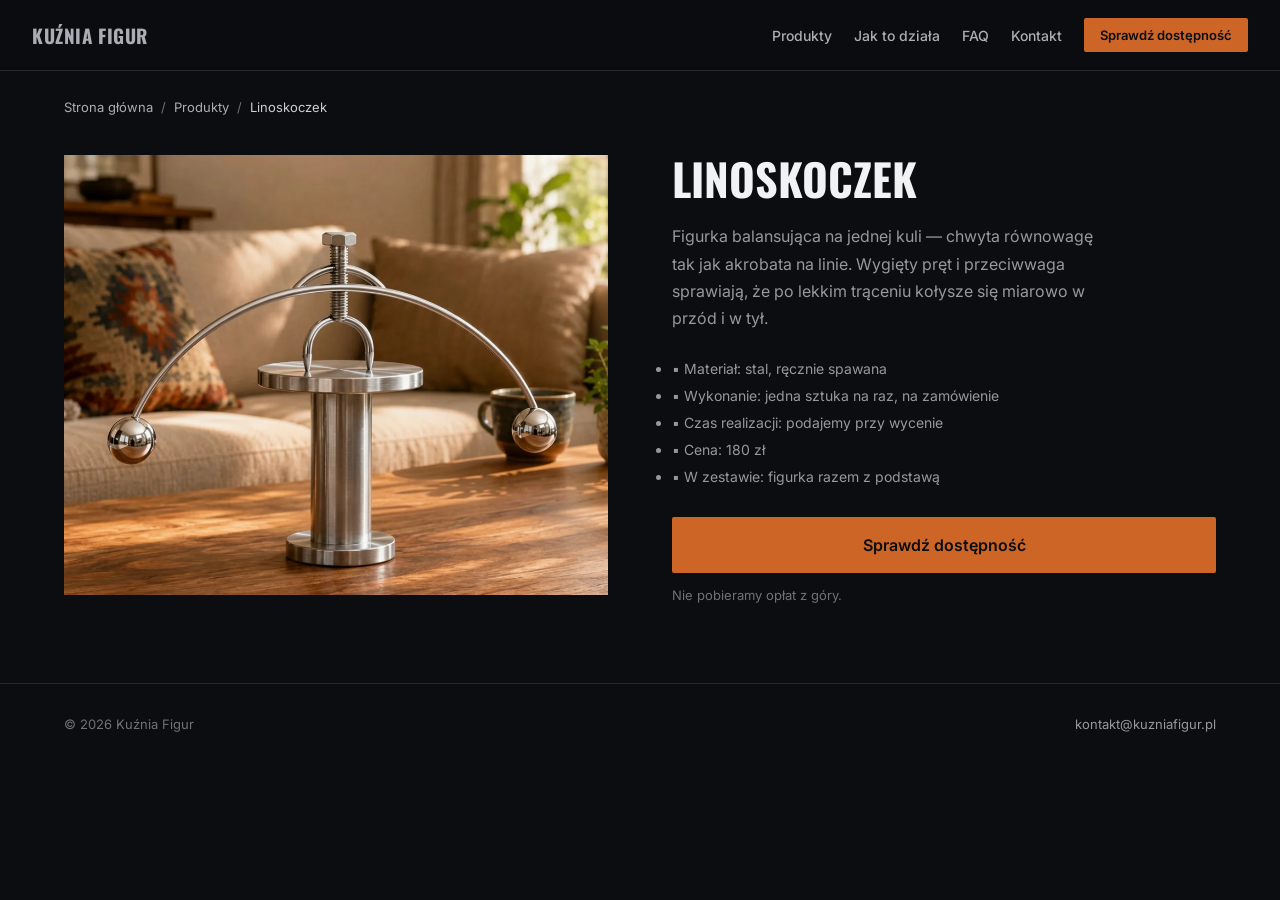
==== linoskoczek.html @ e6b2199d "Rewrite as static HTML for GitHub Pages fake-door test Replaces the .dc.html/support.js runtime (cli" ====
<!DOCTYPE html>
<html lang="pl">
<head>
<meta charset="utf-8">
<meta name="viewport" content="width=device-width, initial-scale=1">
<title>Linoskoczek — figurka kinetyczna | Kuźnia Figur</title>
<meta name="description" content="Linoskoczek — ręcznie spawana figurka kinetyczna balansująca na jednej kuli. Stal, na zamówienie, 180 zł. Sprawdź dostępność bez opłat z góry.">
<link rel="canonical" href="https://kuznia-figur.example/linoskoczek.html">

<meta property="og:type" content="product">
<meta property="og:locale" content="pl_PL">
<meta property="og:title" content="Linoskoczek — figurka kinetyczna | Kuźnia Figur">
<meta property="og:description" content="Ręcznie spawana figurka kinetyczna balansująca na jednej kuli. Stal, na zamówienie, 180 zł.">
<meta property="og:image" content="https://kuznia-figur.example/images/linoskoczek-detail.webp">
<meta property="og:url" content="https://kuznia-figur.example/linoskoczek.html">
<meta name="twitter:card" content="summary_large_image">

<meta name="theme-color" content="#28241f">
<link rel="icon" type="image/svg+xml" href="favicon.svg">

<link rel="preconnect" href="https://fonts.googleapis.com">
<link rel="preconnect" href="https://fonts.gstatic.com" crossorigin>
<link href="https://fonts.googleapis.com/css2?family=Oswald:wght@400;500;600;700&family=Inter:wght@400;500;600;700&display=swap" rel="stylesheet">
<link rel="stylesheet" href="styles.css">

<script>
  window.dataLayer = window.dataLayer || [];
  function gtag(){ dataLayer.push(arguments); }
  gtag('js', new Date());
  gtag('config', 'G-XXXXXXXXXX');
</script>
<script async src="https://www.googletagmanager.com/gtag/js?id=G-XXXXXXXXXX"></script>

<script type="application/ld+json">
{
  "@context": "https://schema.org",
  "@type": "Product",
  "name": "Linoskoczek",
  "image": "https://kuznia-figur.example/images/linoskoczek-detail.webp",
  "description": "Figurka balansująca na jednej kuli — chwyta równowagę tak jak akrobata na linie. Ręcznie spawana ze stali.",
  "brand": { "@type": "Brand", "name": "Kuźnia Figur" },
  "offers": {
    "@type": "Offer",
    "priceCurrency": "PLN",
    "price": "180",
    "availability": "https://schema.org/PreOrder",
    "url": "https://kuznia-figur.example/linoskoczek.html"
  }
}
</script>
<script type="application/ld+json">
{
  "@context": "https://schema.org",
  "@type": "BreadcrumbList",
  "itemListElement": [
    { "@type": "ListItem", "position": 1, "name": "Strona główna", "item": "https://kuznia-figur.example/" },
    { "@type": "ListItem", "position": 2, "name": "Produkty", "item": "https://kuznia-figur.example/#produkty" },
    { "@type": "ListItem", "position": 3, "name": "Linoskoczek", "item": "https://kuznia-figur.example/linoskoczek.html" }
  ]
}
</script>
</head>
<body>
<a class="skip-link" href="#main">Przejdź do treści</a>

<header class="nav">
  <a href="index.html" class="nav-brand">Kuźnia&nbsp;Figur</a>
  <nav class="nav-links" aria-label="Główna nawigacja">
    <a href="index.html#produkty">Produkty</a>
    <a href="index.html#jak-to-dziala">Jak to działa</a>
    <a href="index.html#faq">FAQ</a>
    <a href="index.html#kontakt">Kontakt</a>
    <a href="#" class="btn btn-nav" data-cta="nav" data-open-modal="availability-modal">Sprawdź dostępność</a>
  </nav>
</header>

<main id="main">
  <div class="container">
    <nav class="breadcrumb" aria-label="Okruszki nawigacyjne">
      <a href="index.html">Strona główna</a>
      <span>/</span>
      <a href="index.html#produkty">Produkty</a>
      <span>/</span>
      <span class="current">Linoskoczek</span>
    </nav>

    <section class="product-detail">
      <div class="product-media">
        <img src="images/linoskoczek-detail.webp" width="1024" height="848" alt="Figurka kinetyczna Linoskoczek balansująca na jednej kuli" fetchpriority="high">
      </div>
      <div>
        <h1 class="product-title">Linoskoczek</h1>
        <p class="product-desc">Figurka balansująca na jednej kuli — chwyta równowagę tak jak akrobata na linie. Wygięty pręt i przeciwwaga sprawiają, że po lekkim trąceniu kołysze się miarowo w przód i w tył.</p>
        <ul class="product-specs">
          <li>▪ Materiał: stal, ręcznie spawana</li>
          <li>▪ Wykonanie: jedna sztuka na raz, na zamówienie</li>
          <li>▪ Czas realizacji: podajemy przy wycenie</li>
          <li>▪ Cena: 180 zł</li>
          <li>▪ W zestawie: figurka razem z podstawą</li>
        </ul>
        <button class="btn btn-lg btn-block" style="margin-top:32px;" data-cta="product" data-open-modal="availability-modal">Sprawdź dostępność</button>
        <p class="form-note">Nie pobieramy opłat z góry.</p>
      </div>
    </section>
  </div>
</main>

<footer id="kontakt" class="site-footer">
  <small>© 2026 Kuźnia Figur</small>
  <div class="footer-links">
    <a href="mailto:kontakt@kuzniafigur.pl">kontakt@kuzniafigur.pl</a>
  </div>
</footer>

<div class="modal-overlay" id="availability-modal" hidden>
  <div class="modal" role="dialog" aria-modal="true" aria-labelledby="modal-title">
    <button class="modal-close" data-close-modal aria-label="Zamknij">×</button>
    <h2 id="modal-title">Sprawdź dostępność</h2>
    <p class="modal-intro">Zostaw maila — sprawdzimy dostępność tej figurki i odpiszemy z ustalonym terminem realizacji. Nie pobieramy opłat z góry.</p>
    <form class="lead-form" data-figure="Linoskoczek">
      <label class="visually-hidden" for="modal-email">Adres e-mail</label>
      <input type="email" id="modal-email" name="email" required placeholder="twój@email.pl" autocomplete="email">
      <input type="text" name="company" class="hp-field" tabindex="-1" autocomplete="off" aria-hidden="true">
      <button type="submit" class="btn">Sprawdź dostępność</button>
    </form>
    <p class="form-success" hidden>Dzięki! Sprawdzimy dostępność i odezwiemy się mailem z terminem realizacji.</p>
  </div>
</div>

<script src="script.js"></script>
</body>
</html>
---- styles.css ----
/* Kuźnia Figur — shared styles */

:root {
  --bg: oklch(0.16 0.006 260);
  --bg-raised: oklch(0.2 0.006 260);
  --bg-input: oklch(0.16 0.006 260);
  --border: oklch(0.28 0.01 260);
  --border-input: oklch(0.32 0.01 260);
  --text: oklch(0.92 0.005 260);
  --text-bright: oklch(0.96 0.004 260);
  --text-dim: oklch(0.68 0.01 260);
  --text-dimmer: oklch(0.55 0.01 260);
  --text-faint: oklch(0.42 0.01 260);
  --accent: oklch(0.62 0.15 48);
  --accent-hover: oklch(0.68 0.15 48);
  --accent-wash: oklch(0.62 0.15 48 / 0.1);
  --accent-border: oklch(0.62 0.15 48 / 0.4);
  --font-display: "Oswald", sans-serif;
  --font-body: "Inter", sans-serif;
  --container: 1312px;
}

* { margin: 0; padding: 0; box-sizing: border-box; }

html { background: var(--bg); }

body {
  background: var(--bg);
  font-family: var(--font-body);
  color: var(--text);
  position: relative;
}

a { text-decoration: none; color: inherit; }
a:link, a:visited { color: oklch(0.75 0.01 260); }
a:hover { color: oklch(0.95 0.005 260); }
input::placeholder { color: oklch(0.5 0.01 260); }
img { display: block; max-width: 100%; }
button { font-family: inherit; }

.visually-hidden {
  position: absolute;
  width: 1px; height: 1px;
  overflow: hidden;
  clip: rect(0 0 0 0);
  white-space: nowrap;
}

.skip-link {
  position: absolute;
  left: 8px;
  top: -48px;
  background: var(--accent);
  color: var(--bg);
  font-weight: 600;
  font-size: 14px;
  padding: 10px 16px;
  border-radius: 2px;
  z-index: 1000;
  transition: top 0.15s ease;
}
.skip-link:focus { top: 8px; }

.container {
  max-width: var(--container);
  margin: 0 auto;
  padding-left: 64px;
  padding-right: 64px;
}

.eyebrow {
  color: var(--accent);
  font-weight: 600;
  font-size: 14px;
  letter-spacing: 0.14em;
  text-transform: uppercase;
}

.section-title {
  font-family: var(--font-display);
  font-weight: 600;
  font-size: 30px;
  color: var(--text-bright);
  text-transform: uppercase;
}

.section-subtitle {
  color: var(--text-dimmer);
  font-size: 15px;
  margin-top: 8px;
}

/* nav */

.nav {
  position: sticky;
  top: 0;
  z-index: 50;
  display: flex;
  align-items: center;
  justify-content: space-between;
  gap: 24px;
  padding: 18px 32px;
  border-bottom: 1px solid var(--border);
  background: oklch(0.16 0.006 260 / 0.92);
  backdrop-filter: blur(8px);
  overflow-x: auto;
}

.nav-brand {
  display: flex;
  align-items: center;
  flex-shrink: 0;
  white-space: nowrap;
  font-family: var(--font-display);
  font-weight: 700;
  font-size: 19px;
  letter-spacing: 0.03em;
  color: var(--text-bright);
  text-transform: uppercase;
}

.nav-links {
  display: flex;
  gap: 22px;
  align-items: center;
  flex-shrink: 0;
}

.nav-links a:not(.btn) {
  font-size: 14px;
  font-weight: 500;
  white-space: nowrap;
}

.breadcrumb {
  display: flex;
  gap: 8px;
  font-size: 13px;
  color: var(--text-dimmer);
  padding: 28px 0 0;
}
.breadcrumb .current { color: oklch(0.85 0.005 260); }

/* buttons */

.btn {
  display: inline-block;
  background: var(--accent);
  color: var(--bg) !important;
  font-weight: 600;
  border: none;
  border-radius: 2px;
  cursor: pointer;
  white-space: nowrap;
  text-align: center;
}
.btn:hover { background: var(--accent-hover); }

.btn-nav { font-size: 13px; padding: 9px 16px; }
.btn-lg { font-size: 16px; padding: 16px 34px; }
.btn-block { width: 100%; display: block; padding: 18px 28px; }

/* hero */

.hero {
  display: grid;
  grid-template-columns: 1.05fr 0.95fr;
  gap: 60px;
  align-items: start;
  padding: 90px 0 100px;
}

.hero h1 {
  font-family: var(--font-display);
  font-weight: 700;
  font-size: 60px;
  line-height: 1.08;
  color: var(--text-bright);
  text-transform: uppercase;
  margin-bottom: 24px;
}

.hero p {
  font-size: 17px;
  line-height: 1.65;
  color: var(--text-dim);
  max-width: 440px;
}

.hero-media, .about-media {
  width: 100%;
  aspect-ratio: 454 / 561;
  max-height: 480px;
  background: oklch(0.5 0 0);
  overflow: hidden;
}

.hero-media img, .about-media img {
  width: 100%;
  height: 100%;
  object-fit: cover;
}

/* product grid */

.products {
  padding: 0 0 100px;
  scroll-margin-top: 90px;
}

.product-grid {
  display: grid;
  grid-template-columns: repeat(3, 1fr);
  gap: 24px;
  margin-top: 36px;
}

.product-card {
  background: var(--bg-raised);
  border: 1px solid var(--border);
  display: block;
  position: relative;
}

.product-card .thumb {
  aspect-ratio: 1 / 1;
  background: oklch(0.5 0 0);
  overflow: hidden;
}
.product-card .thumb img {
  width: 100%;
  height: 100%;
  object-fit: cover;
}

.product-card.coming-soon .thumb {
  background: oklch(0.23 0.006 260);
  display: flex;
  align-items: center;
  justify-content: center;
}

.product-card-body { padding: 18px; }
.product-card-name { color: var(--text); font-weight: 600; font-size: 16px; }
.product-card-cta { color: var(--accent); font-size: 14px; margin-top: 6px; font-weight: 600; }
.product-card-status { color: var(--text-dimmer); font-size: 14px; margin-top: 6px; font-weight: 600; }

.badge {
  position: absolute;
  top: 14px;
  left: 14px;
  background: var(--bg);
  color: var(--accent);
  font-size: 12px;
  font-weight: 600;
  letter-spacing: 0.04em;
  text-transform: uppercase;
  padding: 5px 10px;
  border: 1px solid var(--accent-border);
  z-index: 2;
}

.placeholder-text {
  color: var(--text-faint);
  font-size: 13px;
  font-weight: 500;
  letter-spacing: 0.03em;
}

/* about */

.about {
  padding: 0 0 100px;
  scroll-margin-top: 90px;
}
.about-grid {
  display: grid;
  grid-template-columns: 0.9fr 1.1fr;
  gap: 60px;
  align-items: center;
}
.about p {
  color: var(--text-dim);
  font-size: 16px;
  line-height: 1.7;
  margin-top: 18px;
  max-width: 520px;
}

/* steps */

.steps {
  padding: 0 0 100px;
  scroll-margin-top: 90px;
}
.steps .section-title { margin-bottom: 40px; }
.step-grid {
  display: grid;
  grid-template-columns: repeat(3, 1fr);
  gap: 32px;
}
.step {
  border-top: 2px solid var(--accent);
  padding-top: 20px;
}
.step-number {
  font-family: var(--font-display);
  font-weight: 700;
  font-size: 34px;
  color: var(--accent);
}
.step h3 {
  color: var(--text);
  font-weight: 600;
  font-size: 17px;
  margin-top: 8px;
}
.step p {
  color: var(--text-dim);
  font-size: 15px;
  line-height: 1.6;
  margin-top: 8px;
}

/* faq */

.faq {
  padding: 0 0 110px;
  scroll-margin-top: 90px;
}
.faq .section-title { margin-bottom: 32px; }
.faq-list {
  display: flex;
  flex-direction: column;
  gap: 24px;
}
.faq-item {
  border-bottom: 1px solid var(--border);
  padding-bottom: 24px;
}
.faq-item.highlight {
  border: 1px solid var(--accent-border);
  border-bottom: 1px solid var(--accent-border);
  background: var(--accent-wash);
  padding: 20px;
}
.faq-item h3 {
  color: var(--text);
  font-weight: 600;
  font-size: 17px;
}
.faq-item.highlight h3 { color: var(--text-bright); }
.faq-item p {
  color: var(--text-dim);
  font-size: 15px;
  line-height: 1.6;
  margin-top: 8px;
}
.faq-item.highlight p { color: oklch(0.75 0.01 260); }

/* availability / lead form */

.availability {
  margin-bottom: 100px;
  scroll-margin-top: 90px;
}
.availability-panel {
  background: var(--bg-raised);
  border: 1px solid var(--accent-border);
  padding: 56px 64px;
  display: grid;
  grid-template-columns: 1fr 1fr;
  gap: 48px;
  align-items: center;
}
.availability h2 {
  font-family: var(--font-display);
  font-weight: 600;
  font-size: 28px;
  color: var(--text-bright);
  text-transform: uppercase;
}
.availability-panel > div:first-child p {
  color: var(--text-dim);
  font-size: 15px;
  margin-top: 10px;
  line-height: 1.6;
}

.field, .lead-form {
  display: flex;
  flex-direction: column;
  gap: 12px;
}
.lead-form[hidden] { display: none; }
.field-row { display: flex; gap: 12px; flex-wrap: wrap; }
.field-row input { flex: 1; min-width: 200px; }

input[type="email"], input[type="text"], select {
  background: var(--bg-input);
  border: 1px solid var(--border-input);
  color: var(--text);
  font-size: 15px;
  padding: 14px 16px;
  border-radius: 2px;
  outline: none;
  font-family: inherit;
}
input[type="email"]:focus, select:focus {
  border-color: var(--accent);
}

.form-note {
  color: var(--text-dimmer);
  font-size: 13px;
  margin-top: 14px;
}

.form-success {
  font-size: 15px;
  line-height: 1.6;
  color: oklch(0.75 0.01 260);
}

.hp-field { position: absolute; left: -9999px; width: 1px; height: 1px; }

/* product detail */

.product-detail {
  display: grid;
  grid-template-columns: 1fr 1fr;
  gap: 64px;
  align-items: start;
  padding: 40px 0 80px;
}
.product-media-row {
  display: flex;
  gap: 16px;
  align-items: flex-start;
}
.product-media {
  height: 440px;
  flex: 1;
  min-width: 0;
  background: oklch(0.5 0 0);
  overflow: hidden;
}
.product-media img {
  width: 100%;
  height: 100%;
  object-fit: cover;
}
.product-title {
  font-family: var(--font-display);
  font-weight: 700;
  font-size: 44px;
  line-height: 1.1;
  color: var(--text-bright);
  text-transform: uppercase;
}
.product-desc {
  font-size: 16px;
  line-height: 1.7;
  color: var(--text-dim);
  margin-top: 20px;
  max-width: 440px;
}
.product-specs {
  display: flex;
  flex-direction: column;
  gap: 10px;
  margin-top: 28px;
  font-size: 14px;
  color: var(--text-dim);
}

/* modal */

.modal-overlay {
  position: fixed;
  inset: 0;
  background: rgba(10, 9, 8, 0.7);
  display: flex;
  align-items: center;
  justify-content: center;
  z-index: 200;
  padding: 24px;
}
.modal-overlay[hidden] { display: none; }
.modal {
  background: var(--bg-raised);
  border: 1px solid var(--accent-border);
  max-width: 460px;
  width: 100%;
  padding: 40px;
  position: relative;
}
.modal-close {
  position: absolute;
  top: 16px;
  right: 16px;
  background: none;
  border: none;
  color: oklch(0.6 0.01 260);
  font-size: 22px;
  cursor: pointer;
  line-height: 1;
}
.modal-close:hover { color: oklch(0.9 0.005 260); }
.modal h2 {
  font-family: var(--font-display);
  font-weight: 600;
  font-size: 24px;
  color: var(--text-bright);
  text-transform: uppercase;
  margin-bottom: 16px;
  max-width: 360px;
}
.modal-intro {
  font-size: 15px;
  line-height: 1.6;
  color: var(--text-dim);
  margin-bottom: 22px;
}

/* footer */

.site-footer {
  border-top: 1px solid var(--border);
  padding: 32px 64px;
  display: flex;
  justify-content: space-between;
  align-items: center;
  max-width: 1440px;
  margin: 0 auto;
  scroll-margin-top: 90px;
  flex-wrap: wrap;
  gap: 16px;
}
.site-footer small { color: var(--text-dimmer); font-size: 13px; }
.footer-links { display: flex; gap: 28px; }
.footer-links a { font-size: 13px; color: var(--text-dim); }

/* related products */

.related {
  padding: 60px 0 100px;
  border-top: 1px solid var(--border);
  margin-top: 0;
}
.related .section-title { font-size: 26px; margin-bottom: 32px; }
.related-grid {
  display: grid;
  grid-template-columns: repeat(3, minmax(0, 1fr));
  gap: 24px;
}

/* responsive */

@media (max-width: 900px) {
  .container { padding-left: 24px; padding-right: 24px; }
  .nav { padding: 16px 24px; }
  .hero { grid-template-columns: 1fr; padding: 48px 0 56px; gap: 32px; }
  .hero h1 { font-size: 40px; }
  .product-grid { grid-template-columns: 1fr; }
  .about-grid { grid-template-columns: 1fr; }
  .step-grid { grid-template-columns: 1fr; gap: 28px; }
  .availability-panel { grid-template-columns: 1fr; padding: 32px 28px; }
  .product-detail { grid-template-columns: 1fr; padding: 24px 0 48px; gap: 32px; }
  .product-media { height: 320px; }
  .product-title { font-size: 32px; }
  .related-grid { grid-template-columns: 1fr; }
  .site-footer { padding: 24px; justify-content: center; text-align: center; }
}
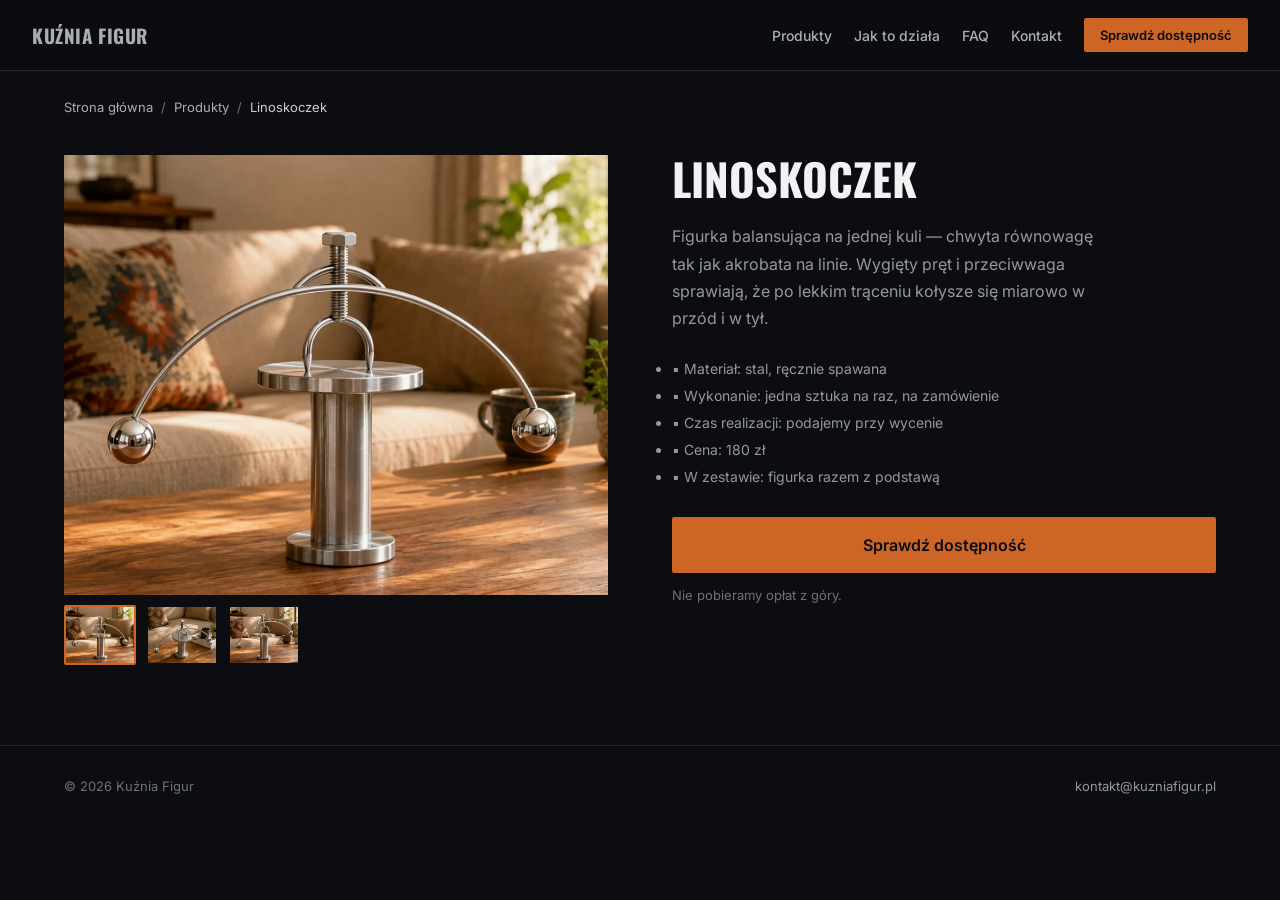
==== commit f9304c7b: "Add product photo gallery to Linoskoczek page Converted the two new PNGs you added into compressed w" ====
--- a/linoskoczek.html
+++ b/linoskoczek.html
@@ -1,132 +1,246 @@
-<!DOCTYPE html>
+<!doctype html>
 <html lang="pl">
-<head>
-<meta charset="utf-8">
-<meta name="viewport" content="width=device-width, initial-scale=1">
-<title>Linoskoczek — figurka kinetyczna | Kuźnia Figur</title>
-<meta name="description" content="Linoskoczek — ręcznie spawana figurka kinetyczna balansująca na jednej kuli. Stal, na zamówienie, 180 zł. Sprawdź dostępność bez opłat z góry.">
-<link rel="canonical" href="https://kuznia-figur.example/linoskoczek.html">
-
-<meta property="og:type" content="product">
-<meta property="og:locale" content="pl_PL">
-<meta property="og:title" content="Linoskoczek — figurka kinetyczna | Kuźnia Figur">
-<meta property="og:description" content="Ręcznie spawana figurka kinetyczna balansująca na jednej kuli. Stal, na zamówienie, 180 zł.">
-<meta property="og:image" content="https://kuznia-figur.example/images/linoskoczek-detail.webp">
-<meta property="og:url" content="https://kuznia-figur.example/linoskoczek.html">
-<meta name="twitter:card" content="summary_large_image">
-
-<meta name="theme-color" content="#28241f">
-<link rel="icon" type="image/svg+xml" href="favicon.svg">
-
-<link rel="preconnect" href="https://fonts.googleapis.com">
-<link rel="preconnect" href="https://fonts.gstatic.com" crossorigin>
-<link href="https://fonts.googleapis.com/css2?family=Oswald:wght@400;500;600;700&family=Inter:wght@400;500;600;700&display=swap" rel="stylesheet">
-<link rel="stylesheet" href="styles.css">
-
-<script>
-  window.dataLayer = window.dataLayer || [];
-  function gtag(){ dataLayer.push(arguments); }
-  gtag('js', new Date());
-  gtag('config', 'G-XXXXXXXXXX');
-</script>
-<script async src="https://www.googletagmanager.com/gtag/js?id=G-XXXXXXXXXX"></script>
-
-<script type="application/ld+json">
-{
-  "@context": "https://schema.org",
-  "@type": "Product",
-  "name": "Linoskoczek",
-  "image": "https://kuznia-figur.example/images/linoskoczek-detail.webp",
-  "description": "Figurka balansująca na jednej kuli — chwyta równowagę tak jak akrobata na linie. Ręcznie spawana ze stali.",
-  "brand": { "@type": "Brand", "name": "Kuźnia Figur" },
-  "offers": {
-    "@type": "Offer",
-    "priceCurrency": "PLN",
-    "price": "180",
-    "availability": "https://schema.org/PreOrder",
-    "url": "https://kuznia-figur.example/linoskoczek.html"
-  }
-}
-</script>
-<script type="application/ld+json">
-{
-  "@context": "https://schema.org",
-  "@type": "BreadcrumbList",
-  "itemListElement": [
-    { "@type": "ListItem", "position": 1, "name": "Strona główna", "item": "https://kuznia-figur.example/" },
-    { "@type": "ListItem", "position": 2, "name": "Produkty", "item": "https://kuznia-figur.example/#produkty" },
-    { "@type": "ListItem", "position": 3, "name": "Linoskoczek", "item": "https://kuznia-figur.example/linoskoczek.html" }
-  ]
-}
-</script>
-</head>
-<body>
-<a class="skip-link" href="#main">Przejdź do treści</a>
-
-<header class="nav">
-  <a href="index.html" class="nav-brand">Kuźnia&nbsp;Figur</a>
-  <nav class="nav-links" aria-label="Główna nawigacja">
-    <a href="index.html#produkty">Produkty</a>
-    <a href="index.html#jak-to-dziala">Jak to działa</a>
-    <a href="index.html#faq">FAQ</a>
-    <a href="index.html#kontakt">Kontakt</a>
-    <a href="#" class="btn btn-nav" data-cta="nav" data-open-modal="availability-modal">Sprawdź dostępność</a>
-  </nav>
-</header>
-
-<main id="main">
-  <div class="container">
-    <nav class="breadcrumb" aria-label="Okruszki nawigacyjne">
-      <a href="index.html">Strona główna</a>
-      <span>/</span>
-      <a href="index.html#produkty">Produkty</a>
-      <span>/</span>
-      <span class="current">Linoskoczek</span>
-    </nav>
-
-    <section class="product-detail">
-      <div class="product-media">
-        <img src="images/linoskoczek-detail.webp" width="1024" height="848" alt="Figurka kinetyczna Linoskoczek balansująca na jednej kuli" fetchpriority="high">
+  <head>
+    <meta charset="utf-8" />
+    <meta name="viewport" content="width=device-width, initial-scale=1" />
+    <title>Linoskoczek — figurka kinetyczna | Kuźnia Figur</title>
+    <meta
+      name="description"
+      content="Linoskoczek — ręcznie spawana figurka kinetyczna balansująca na jednej kuli. Stal, na zamówienie, 180 zł. Sprawdź dostępność bez opłat z góry."
+    />
+    <link rel="canonical" href="https://kuzniafigur.pl/linoskoczek.html" />
+
+    <meta property="og:type" content="product" />
+    <meta property="og:locale" content="pl_PL" />
+    <meta
+      property="og:title"
+      content="Linoskoczek — figurka kinetyczna | Kuźnia Figur"
+    />
+    <meta
+      property="og:description"
+      content="Ręcznie spawana figurka kinetyczna balansująca na jednej kuli. Stal, na zamówienie, 180 zł."
+    />
+    <meta
+      property="og:image"
+      content="https://kuzniafigur.pl/images/linoskoczek-detail.webp"
+    />
+    <meta property="og:url" content="https://kuzniafigur.pl/linoskoczek.html" />
+    <meta name="twitter:card" content="summary_large_image" />
+
+    <meta name="theme-color" content="#28241f" />
+    <link rel="icon" type="image/svg+xml" href="favicon.svg" />
+
+    <link rel="preconnect" href="https://fonts.googleapis.com" />
+    <link rel="preconnect" href="https://fonts.gstatic.com" crossorigin />
+    <link
+      href="https://fonts.googleapis.com/css2?family=Oswald:wght@400;500;600;700&family=Inter:wght@400;500;600;700&display=swap"
+      rel="stylesheet"
+    />
+    <link rel="stylesheet" href="styles.css" />
+
+    <script>
+      window.dataLayer = window.dataLayer || [];
+      function gtag() {
+        dataLayer.push(arguments);
+      }
+      gtag("js", new Date());
+      gtag("config", "G-BTCXJ7RS1F");
+    </script>
+    <script
+      async
+      src="https://www.googletagmanager.com/gtag/js?id=G-BTCXJ7RS1F"
+    ></script>
+
+    <script type="application/ld+json">
+      {
+        "@context": "https://schema.org",
+        "@type": "Product",
+        "name": "Linoskoczek",
+        "image": "https://kuzniafigur.pl/images/linoskoczek-detail.webp",
+        "description": "Figurka balansująca na jednej kuli — chwyta równowagę tak jak akrobata na linie. Ręcznie spawana ze stali.",
+        "brand": { "@type": "Brand", "name": "Kuźnia Figur" },
+        "offers": {
+          "@type": "Offer",
+          "priceCurrency": "PLN",
+          "price": "180",
+          "availability": "https://schema.org/PreOrder",
+          "url": "https://kuzniafigur.pl/linoskoczek.html"
+        }
+      }
+    </script>
+    <script type="application/ld+json">
+      {
+        "@context": "https://schema.org",
+        "@type": "BreadcrumbList",
+        "itemListElement": [
+          {
+            "@type": "ListItem",
+            "position": 1,
+            "name": "Strona główna",
+            "item": "https://kuzniafigur.pl/"
+          },
+          {
+            "@type": "ListItem",
+            "position": 2,
+            "name": "Produkty",
+            "item": "https://kuzniafigur.pl/#produkty"
+          },
+          {
+            "@type": "ListItem",
+            "position": 3,
+            "name": "Linoskoczek",
+            "item": "https://kuzniafigur.pl/linoskoczek.html"
+          }
+        ]
+      }
+    </script>
+  </head>
+  <body>
+    <a class="skip-link" href="#main">Przejdź do treści</a>
+
+    <header class="nav">
+      <a href="index.html" class="nav-brand">Kuźnia&nbsp;Figur</a>
+      <nav class="nav-links" aria-label="Główna nawigacja">
+        <a href="index.html#produkty">Produkty</a>
+        <a href="index.html#jak-to-dziala">Jak to działa</a>
+        <a href="index.html#faq">FAQ</a>
+        <a href="index.html#kontakt">Kontakt</a>
+        <a
+          href="#"
+          class="btn btn-nav"
+          data-cta="nav"
+          data-open-modal="availability-modal"
+          >Sprawdź dostępność</a
+        >
+      </nav>
+    </header>
+
+    <main id="main">
+      <div class="container">
+        <nav class="breadcrumb" aria-label="Okruszki nawigacyjne">
+          <a href="index.html">Strona główna</a>
+          <span>/</span>
+          <a href="index.html#produkty">Produkty</a>
+          <span>/</span>
+          <span class="current">Linoskoczek</span>
+        </nav>
+
+        <section class="product-detail">
+          <div>
+            <div class="product-media">
+              <img
+                id="product-main-image"
+                src="images/linoskoczek-detail.webp"
+                width="1024"
+                height="848"
+                alt="Figurka kinetyczna Linoskoczek balansująca na jednej kuli"
+                fetchpriority="high"
+              />
+            </div>
+            <div class="product-thumbs">
+              <button
+                type="button"
+                class="thumb-btn active"
+                data-full="images/linoskoczek-detail.webp"
+                data-alt="Figurka kinetyczna Linoskoczek balansująca na jednej kuli"
+              >
+                <img src="images/linoskoczek-detail.webp" width="120" height="99" alt="" loading="lazy" />
+              </button>
+              <button
+                type="button"
+                class="thumb-btn"
+                data-full="images/linoskoczek-gallery-2.webp"
+                data-alt="Figurka kinetyczna Linoskoczek na stoliku, widok z bliska"
+              >
+                <img src="images/linoskoczek-gallery-2.webp" width="120" height="111" alt="" loading="lazy" />
+              </button>
+              <button
+                type="button"
+                class="thumb-btn"
+                data-full="images/linoskoczek-gallery-3.webp"
+                data-alt="Figurka kinetyczna Linoskoczek w salonie"
+              >
+                <img src="images/linoskoczek-gallery-3.webp" width="120" height="99" alt="" loading="lazy" />
+              </button>
+            </div>
+          </div>
+          <div>
+            <h1 class="product-title">Linoskoczek</h1>
+            <p class="product-desc">
+              Figurka balansująca na jednej kuli — chwyta równowagę tak jak
+              akrobata na linie. Wygięty pręt i przeciwwaga sprawiają, że po
+              lekkim trąceniu kołysze się miarowo w przód i w tył.
+            </p>
+            <ul class="product-specs">
+              <li>▪ Materiał: stal, ręcznie spawana</li>
+              <li>▪ Wykonanie: jedna sztuka na raz, na zamówienie</li>
+              <li>▪ Czas realizacji: podajemy przy wycenie</li>
+              <li>▪ Cena: 180 zł</li>
+              <li>▪ W zestawie: figurka razem z podstawą</li>
+            </ul>
+            <button
+              class="btn btn-lg btn-block"
+              style="margin-top: 32px"
+              data-cta="product"
+              data-open-modal="availability-modal"
+            >
+              Sprawdź dostępność
+            </button>
+            <p class="form-note">Nie pobieramy opłat z góry.</p>
+          </div>
+        </section>
       </div>
-      <div>
-        <h1 class="product-title">Linoskoczek</h1>
-        <p class="product-desc">Figurka balansująca na jednej kuli — chwyta równowagę tak jak akrobata na linie. Wygięty pręt i przeciwwaga sprawiają, że po lekkim trąceniu kołysze się miarowo w przód i w tył.</p>
-        <ul class="product-specs">
-          <li>▪ Materiał: stal, ręcznie spawana</li>
-          <li>▪ Wykonanie: jedna sztuka na raz, na zamówienie</li>
-          <li>▪ Czas realizacji: podajemy przy wycenie</li>
-          <li>▪ Cena: 180 zł</li>
-          <li>▪ W zestawie: figurka razem z podstawą</li>
-        </ul>
-        <button class="btn btn-lg btn-block" style="margin-top:32px;" data-cta="product" data-open-modal="availability-modal">Sprawdź dostępność</button>
-        <p class="form-note">Nie pobieramy opłat z góry.</p>
+    </main>
+
+    <footer id="kontakt" class="site-footer">
+      <small>© 2026 Kuźnia Figur</small>
+      <div class="footer-links">
+        <a href="mailto:kontakt@kuzniafigur.pl">kontakt@kuzniafigur.pl</a>
       </div>
-    </section>
-  </div>
-</main>
-
-<footer id="kontakt" class="site-footer">
-  <small>© 2026 Kuźnia Figur</small>
-  <div class="footer-links">
-    <a href="mailto:kontakt@kuzniafigur.pl">kontakt@kuzniafigur.pl</a>
-  </div>
-</footer>
-
-<div class="modal-overlay" id="availability-modal" hidden>
-  <div class="modal" role="dialog" aria-modal="true" aria-labelledby="modal-title">
-    <button class="modal-close" data-close-modal aria-label="Zamknij">×</button>
-    <h2 id="modal-title">Sprawdź dostępność</h2>
-    <p class="modal-intro">Zostaw maila — sprawdzimy dostępność tej figurki i odpiszemy z ustalonym terminem realizacji. Nie pobieramy opłat z góry.</p>
-    <form class="lead-form" data-figure="Linoskoczek">
-      <label class="visually-hidden" for="modal-email">Adres e-mail</label>
-      <input type="email" id="modal-email" name="email" required placeholder="twój@email.pl" autocomplete="email">
-      <input type="text" name="company" class="hp-field" tabindex="-1" autocomplete="off" aria-hidden="true">
-      <button type="submit" class="btn">Sprawdź dostępność</button>
-    </form>
-    <p class="form-success" hidden>Dzięki! Sprawdzimy dostępność i odezwiemy się mailem z terminem realizacji.</p>
-  </div>
-</div>
-
-<script src="script.js"></script>
-</body>
+    </footer>
+
+    <div class="modal-overlay" id="availability-modal" hidden>
+      <div
+        class="modal"
+        role="dialog"
+        aria-modal="true"
+        aria-labelledby="modal-title"
+      >
+        <button class="modal-close" data-close-modal aria-label="Zamknij">
+          ×
+        </button>
+        <h2 id="modal-title">Sprawdź dostępność</h2>
+        <p class="modal-intro">
+          Zostaw maila — sprawdzimy dostępność tej figurki i odpiszemy z
+          ustalonym terminem realizacji. Nie pobieramy opłat z góry.
+        </p>
+        <form class="lead-form" data-figure="Linoskoczek">
+          <label class="visually-hidden" for="modal-email">Adres e-mail</label>
+          <input
+            type="email"
+            id="modal-email"
+            name="email"
+            required
+            placeholder="twój@email.pl"
+            autocomplete="email"
+          />
+          <input
+            type="text"
+            name="company"
+            class="hp-field"
+            tabindex="-1"
+            autocomplete="off"
+            aria-hidden="true"
+          />
+          <button type="submit" class="btn btn-form">Sprawdź dostępność</button>
+        </form>
+        <p class="form-success" hidden>
+          Dzięki! Sprawdzimy dostępność i odezwiemy się mailem z terminem
+          realizacji.
+        </p>
+      </div>
+    </div>
+
+    <script src="script.js"></script>
+  </body>
 </html>
--- a/styles.css
+++ b/styles.css
@@ -160,6 +160,7 @@
 .btn-nav { font-size: 13px; padding: 9px 16px; }
 .btn-lg { font-size: 16px; padding: 16px 34px; }
 .btn-block { width: 100%; display: block; padding: 18px 28px; }
+.btn-form { font-size: 15px; padding: 14px 26px; }
 
 /* hero */
 
@@ -239,6 +240,13 @@
   display: flex;
   align-items: center;
   justify-content: center;
+}
+.product-card.coming-soon {
+  cursor: pointer;
+}
+.product-card.coming-soon:hover,
+.product-card.coming-soon:focus-visible {
+  border-color: var(--accent-border);
 }
 
 .product-card-body { padding: 18px; }
@@ -450,6 +458,32 @@
   width: 100%;
   height: 100%;
   object-fit: cover;
+}
+.product-thumbs {
+  display: flex;
+  gap: 10px;
+  margin-top: 10px;
+}
+.thumb-btn {
+  width: 72px;
+  height: 60px;
+  padding: 0;
+  border: 2px solid transparent;
+  border-radius: 2px;
+  background: none;
+  cursor: pointer;
+  overflow: hidden;
+  flex-shrink: 0;
+}
+.thumb-btn img {
+  width: 100%;
+  height: 100%;
+  object-fit: cover;
+  display: block;
+}
+.thumb-btn.active,
+.thumb-btn:hover {
+  border-color: var(--accent);
 }
 .product-title {
   font-family: var(--font-display);
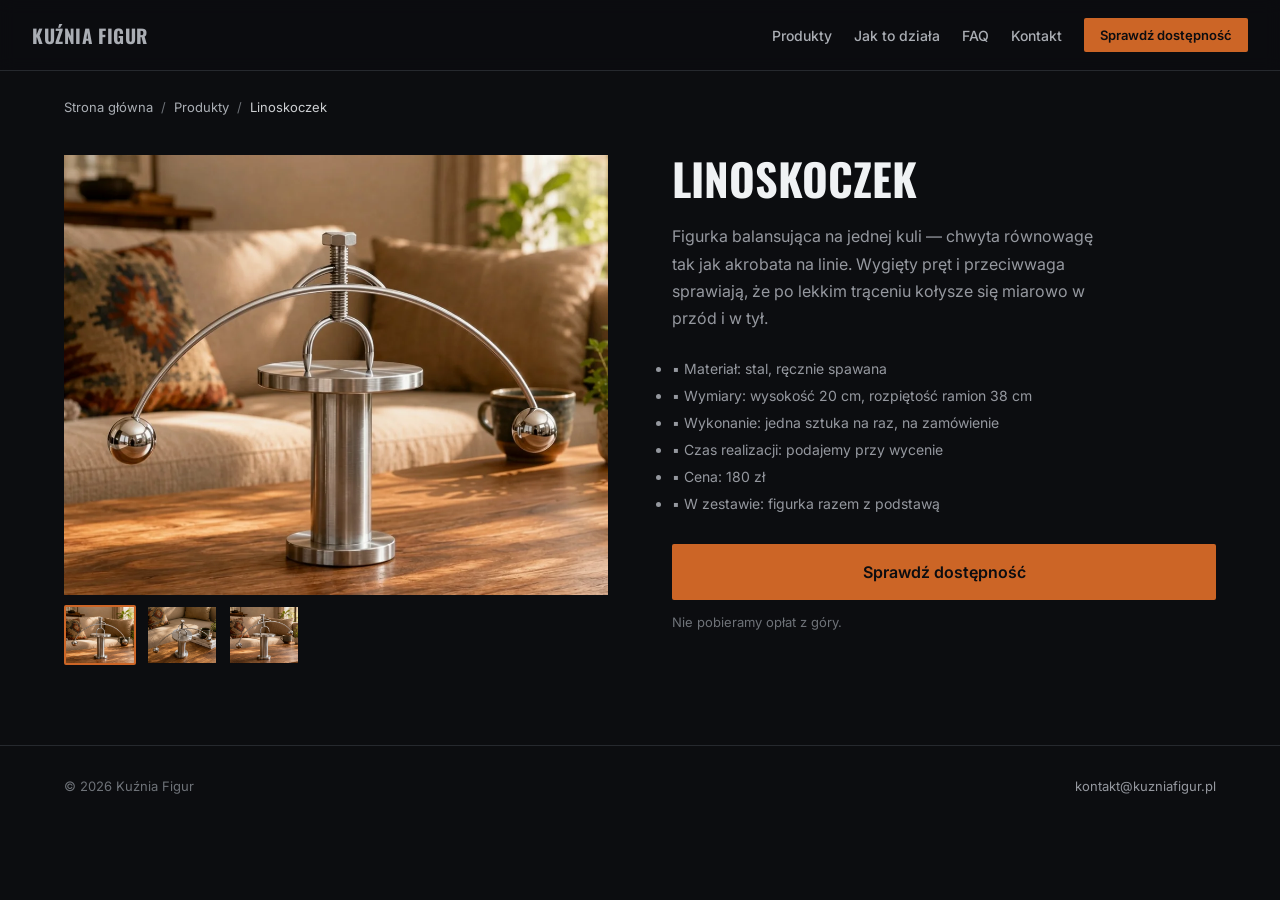
==== commit daa0655d: "Add invented dimensions to Linoskoczek spec list" ====
--- a/linoskoczek.html
+++ b/linoskoczek.html
@@ -173,6 +173,7 @@
             </p>
             <ul class="product-specs">
               <li>▪ Materiał: stal, ręcznie spawana</li>
+              <li>▪ Wymiary: wysokość 20 cm, rozpiętość ramion 38 cm</li>
               <li>▪ Wykonanie: jedna sztuka na raz, na zamówienie</li>
               <li>▪ Czas realizacji: podajemy przy wycenie</li>
               <li>▪ Cena: 180 zł</li>
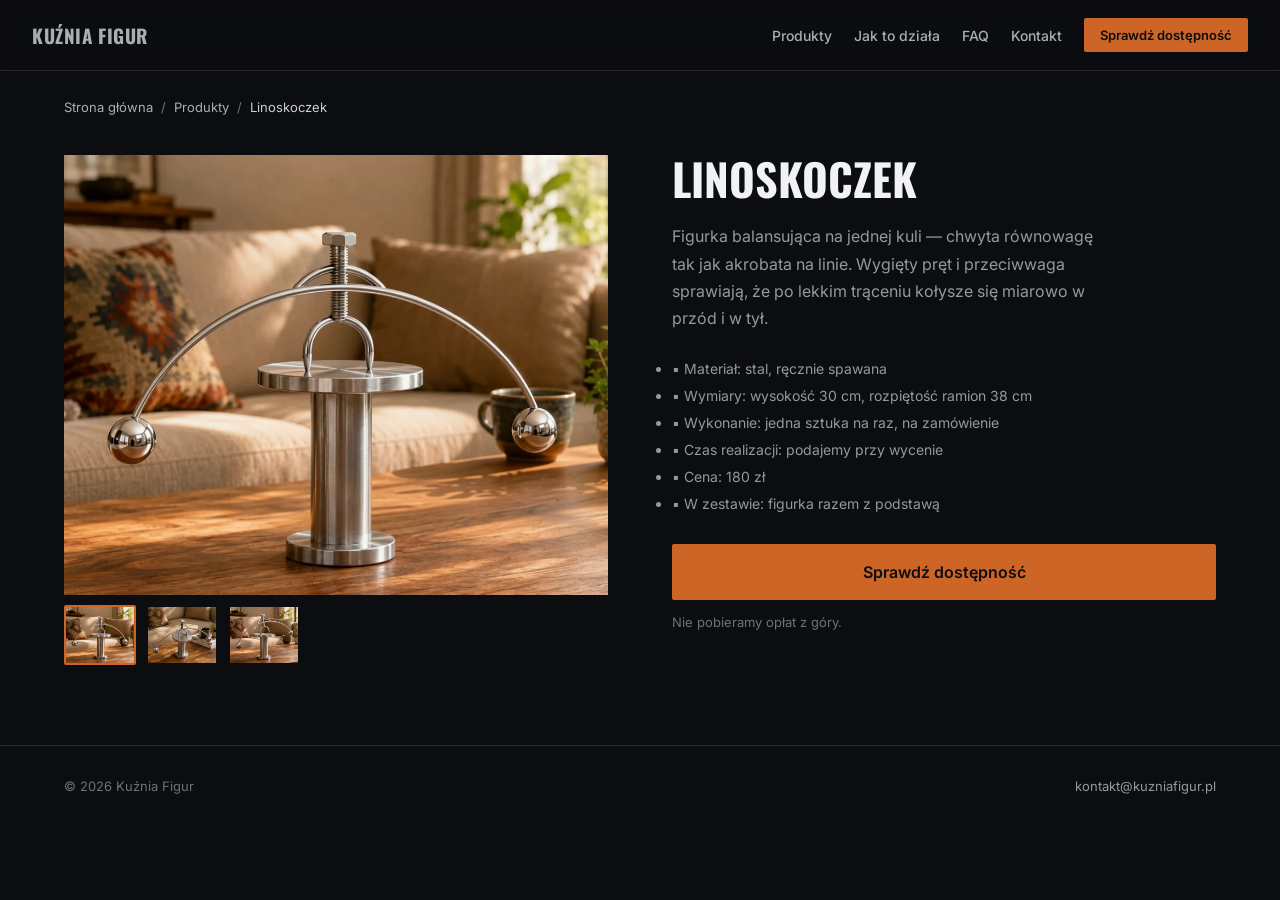
==== commit cfe3dace: "Bump Linoskoczek height spec to 30 cm" ====
--- a/linoskoczek.html
+++ b/linoskoczek.html
@@ -173,7 +173,7 @@
             </p>
             <ul class="product-specs">
               <li>▪ Materiał: stal, ręcznie spawana</li>
-              <li>▪ Wymiary: wysokość 20 cm, rozpiętość ramion 38 cm</li>
+              <li>▪ Wymiary: wysokość 30 cm, rozpiętość ramion 38 cm</li>
               <li>▪ Wykonanie: jedna sztuka na raz, na zamówienie</li>
               <li>▪ Czas realizacji: podajemy przy wycenie</li>
               <li>▪ Cena: 180 zł</li>
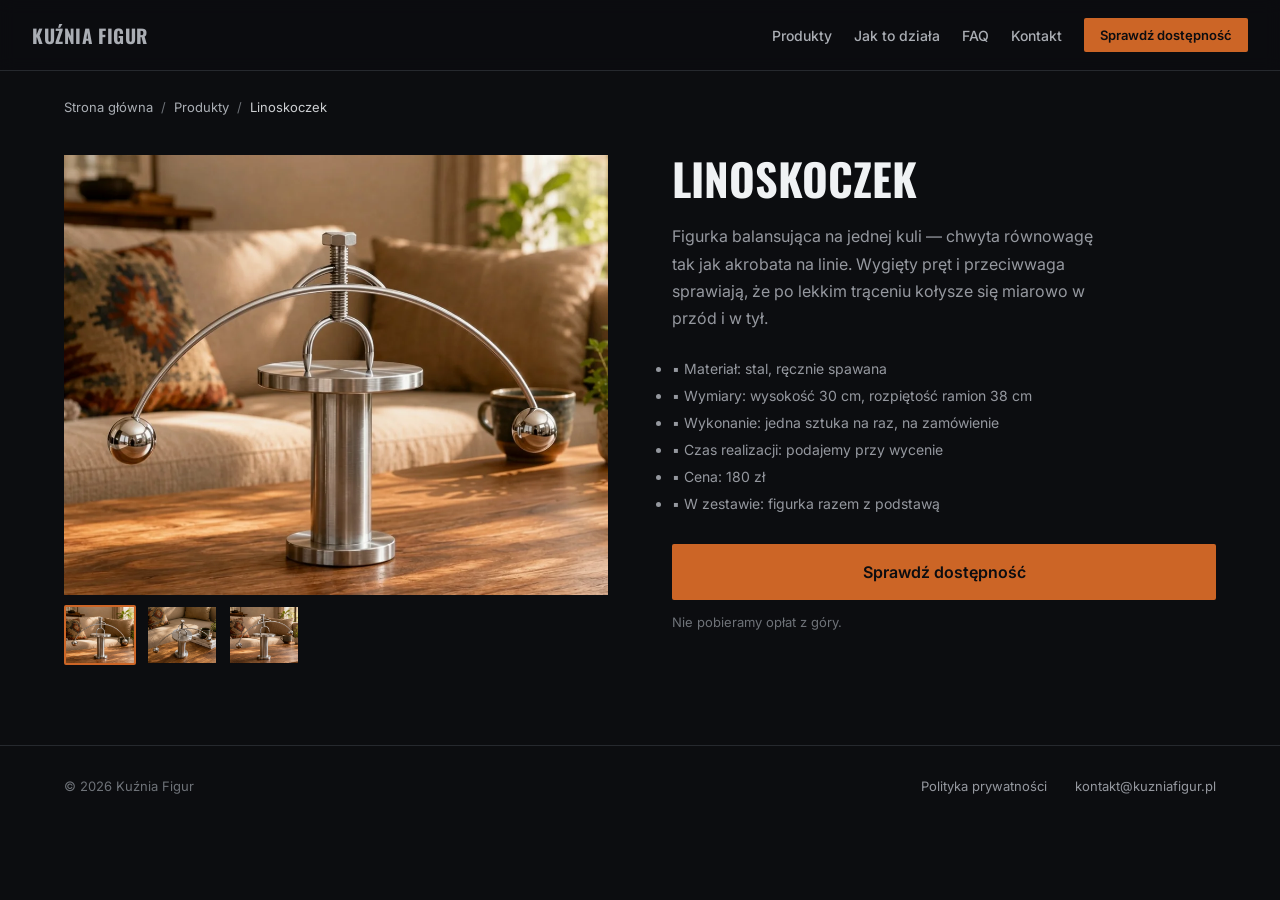
==== commit b0aa7800: "Fix all SEO audit findings - .htaccess: force https + non-www apex in one 301 hop (was serving 4   d" ====
--- a/linoskoczek.html
+++ b/linoskoczek.html
@@ -143,6 +143,7 @@
                 class="thumb-btn active"
                 data-full="images/linoskoczek-detail.webp"
                 data-alt="Figurka kinetyczna Linoskoczek balansująca na jednej kuli"
+                aria-label="Pokaż zdjęcie: figurka balansująca na jednej kuli"
               >
                 <img src="images/linoskoczek-detail.webp" width="120" height="99" alt="" loading="lazy" />
               </button>
@@ -151,6 +152,7 @@
                 class="thumb-btn"
                 data-full="images/linoskoczek-gallery-2.webp"
                 data-alt="Figurka kinetyczna Linoskoczek na stoliku, widok z bliska"
+                aria-label="Pokaż zdjęcie: widok z bliska na stoliku"
               >
                 <img src="images/linoskoczek-gallery-2.webp" width="120" height="111" alt="" loading="lazy" />
               </button>
@@ -159,6 +161,7 @@
                 class="thumb-btn"
                 data-full="images/linoskoczek-gallery-3.webp"
                 data-alt="Figurka kinetyczna Linoskoczek w salonie"
+                aria-label="Pokaż zdjęcie: figurka w salonie"
               >
                 <img src="images/linoskoczek-gallery-3.webp" width="120" height="99" alt="" loading="lazy" />
               </button>
@@ -196,6 +199,7 @@
     <footer id="kontakt" class="site-footer">
       <small>© 2026 Kuźnia Figur</small>
       <div class="footer-links">
+        <a href="polityka-prywatnosci.html">Polityka prywatności</a>
         <a href="mailto:kontakt@kuzniafigur.pl">kontakt@kuzniafigur.pl</a>
       </div>
     </footer>
